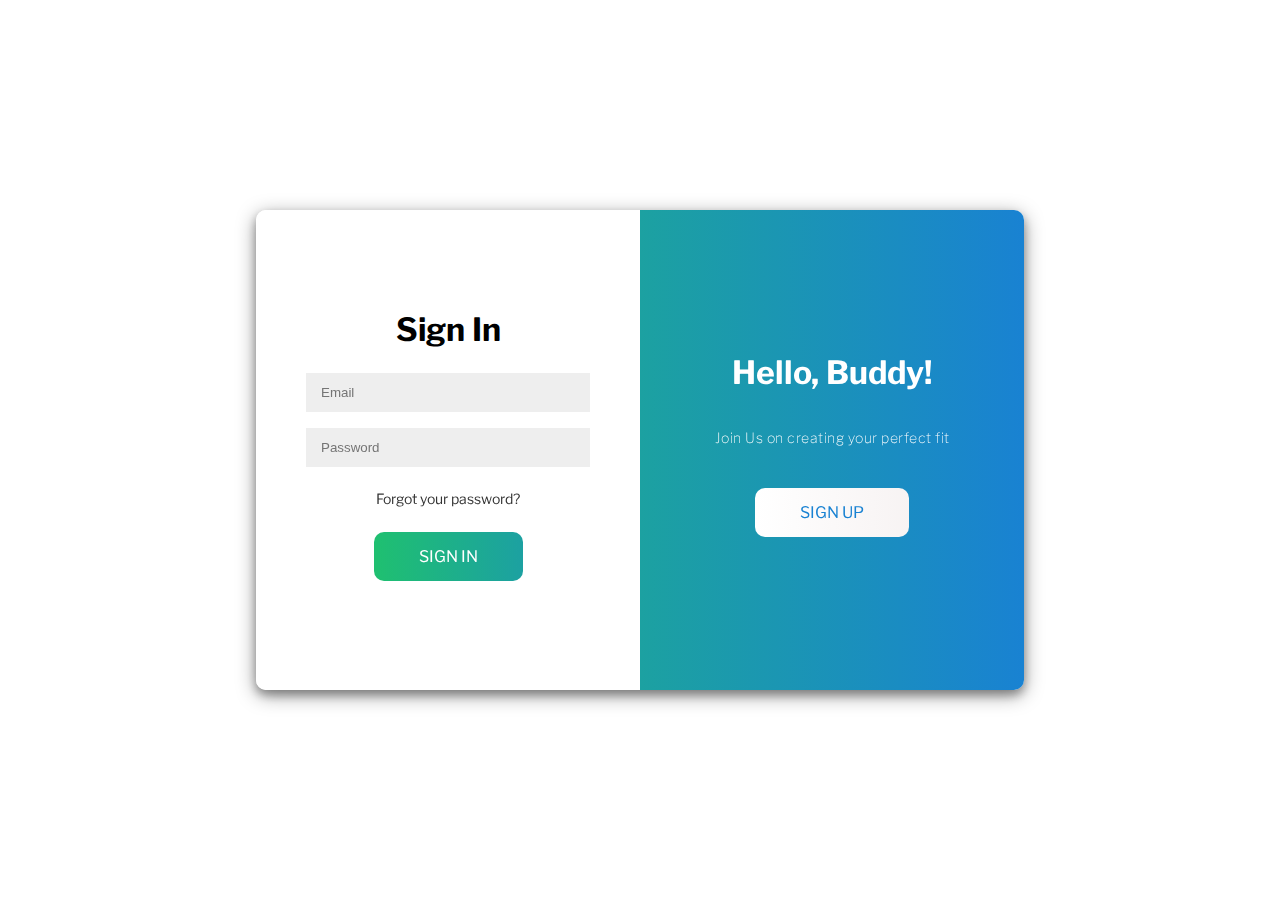
==== index.html @ a24dd776 "Add files via upload" ====
<!DOCTYPE html>
<html lang="en">
  <head>
    <meta charset="UTF-8" />
    <meta http-equiv="X-UA-Compatible" content="IE=edge" />
    <meta name="viewport" content="width=device-width, initial-scale=1.0" />
    <link rel="stylesheet" href="style.css" />
    <link rel="preconnect" href="https://fonts.googleapis.com" />
    <link rel="preconnect" href="https://fonts.gstatic.com" crossorigin />
    <link
      href="https://fonts.googleapis.com/css2?family=Libre+Franklin:wght@300&display=swap"
      rel="stylesheet"
    />
    <title>Shamil's TSMS Login Page</title>
  </head>
  <body>
    <div class="body-container">
      <div class="container" id="container">
        <div>
          <div class="form-container sign-up-container">
            <form action="#">
              <h1>Create Account</h1>
              <input type="text" placeholder="Name" />
              <input type="email" placeholder="Email" />
              <input type="password" placeholder="Password" />
              <div class="btn-grad" id="Sign-Up">Sign Up</div>
            </form>
          </div>
          <div class="form-container sign-in-container">
            <form action="#">
              <h1>Sign In</h1>
              <input type="email" placeholder="Email" />
              <input type="password" placeholder="Password" />
              <a href="#">Forgot your password?</a>
              <div class="btn-grad" id="Sign-In">Sign In</div>
            </form>
          </div>
        </div>

        <div>
          <div class="overlay-container">
            <div class="overlay">
              <div class="overlay-panel overlay-left">
                <h1>Welcome Back!</h1>
                <p>Start from where you left</p>
                <div class="btn-grad" id="signIn">Sign In</div>
              </div>
              <div class="overlay-panel overlay-right">
                <h1>Hello, Buddy!</h1>
                <p>Join Us on creating your perfect fit</p>
                <div class="btn-grad" id="signUp">Sign Up</div>
              </div>
            </div>
          </div>
        </div>
      </div>
    </div>
    <script type="text/javascript" src="scipt.js"></script>
  </body>
</html>
---- style.css ----
* {
  box-sizing: border-box;
  margin: 0;
  padding: 0;
}

:root {
  --bg-color: #f6f6f9;
  --text-color: #363949;
  --primary-color: #1982d2;
  --secondary-color: rgb(31, 192, 112);
  --danger-color: #c63227;
  --shadow: 0 4px 6px rgba(0, 0, 0, 0.1);
  --transition: all 0.3s ease;
  --add-button-color: #4caf50;
  --theme-toggle-color: #413b4455;
}

body {
  font-family: "Libre Franklin", sans-serif;
  background-image: url(Files/BG/bg2.png);
  width: 100%;
  height: 100vh;
  background-size: cover;
  background-position: center;
  position: relative;
  /* background: rgba(86, 86, 86, 0.1); */
  backdrop-filter: blur(3px);
}

h1 {
  font-weight: bold;
  margin: 0;
  margin-bottom: 1rem;
}

p {
  font-size: 14px;
  font-weight: 100;
  line-height: 20px;
  letter-spacing: 0.5px;
  margin: 20px 0 30px;
}

span {
  font-size: 12px;
}

a {
  color: #333;
  font-size: 14px;
  text-decoration: none;
  margin: 15px 0;
}

.btn-grad {
  background-image: linear-gradient(
    to right,
    var(--secondary-color) 0%,
    var(--primary-color) 51%,
    rgb(13, 198, 240) 100%
  );
  margin: 10px;
  padding: 15px 45px;
  text-align: center;
  text-transform: uppercase;
  transition: 0.5s;
  background-size: 200% auto;
  color: white;
  border-radius: 10px;
  display: block;
  cursor: pointer;
}

.btn-grad:hover {
  background-position: right center;
  /* change the direction of the change here */
  color: #fff;
  text-decoration: none;
}

#signIn {
  background-image: linear-gradient(to right, #fff 0%, #f7f3f3 51%, #fff 100%);
  color: var(--secondary-color);
}

#signUp {
  background-image: linear-gradient(to right, #fff 0%, #f7f3f3 51%, #fff 100%);
  color: var(--primary-color);
}

#Sign-In {
  background-image: linear-gradient(
    to right,
    var(--secondary-color) 0%,
    var(--primary-color) 99%
  );
}

#Sign-Up {
  background-image: linear-gradient(
    to right,
    var(--primary-color) 5%,
    var(--secondary-color) 100%
  );
}

form {
  background-color: #ffffff;
  display: flex;
  align-items: center;
  justify-content: center;
  flex-direction: column;
  padding: 0 50px;
  height: 100%;
  text-align: center;
}

input {
  background-color: #eee;
  border: none;
  padding: 12px 15px;
  margin: 8px 0;
  width: 100%;
}

/*  */
.body-container {
  height: 100vh;
  display: flex;
  justify-content: center;
  align-items: center;
  /* background: #4568dc; */
  /* fallback for old browsers */
  /* background: -webkit-linear-gradient(to right, #b06ab3, #4568dc); */
  /* Chrome 10-25, Safari 5.1-6 */
  /* background: linear-gradient(to right, #b06ab3, #4568dc); */
  /*W3C, IE 10+/ Edge, Firefox 16+, Chrome 26+, Opera 12+, Safari 7+*/
}

.container {
  background-color: rgb(255, 255, 255);
  border-radius: 10px;
  box-shadow: 0 5px 20px rgba(0, 0, 0, 0.4), 0 5px 10px rgba(0, 0, 0, 0.3);
  position: relative;
  overflow: hidden;
  width: 768px;
  max-width: 100%;
  min-height: 480px;
}

/*  */

.form-container {
  position: absolute;
  top: 0;
  height: 100%;
  transition: all 0.6s ease-in-out;
}

.sign-in-container {
  left: 0;
  width: 50%;
  z-index: 2;
}


.sign-up-container {
  left: 0;
  width: 50%;
  opacity: 0;
  z-index: 1;
}

.container.right-panel-active .sign-in-container {
  transform: translateX(100%);
}

.container.right-panel-active .sign-up-container {
  transform: translateX(100%);
  opacity: 1;
  z-index: 5;
  animation: show 0.6s;
}

@keyframes show {
  0%,
  49.99% {
    opacity: 0;
    z-index: 1;
  }

  50%,
  100% {
    opacity: 1;
    z-index: 5;
  }
}

.overlay-container {
  position: absolute;
  top: 0;
  left: 50%;
  width: 50%;
  height: 100%;
  overflow: hidden;
  transition: transform 0.6s ease-in-out;
  z-index: 100;
}

.container.right-panel-active .overlay-container {
  transform: translateX(-100%);
}

.overlay {
  background: #6441a5;
  background: -webkit-linear-gradient(to right, var(--primary-color), #2a0845);
  background: linear-gradient(
    to right,
    var(--secondary-color),
    var(--primary-color)
  );
  background-repeat: no-repeat;
  background-size: cover;
  background-position: 0 0;
  color: #ffffff;
  position: relative;
  left: -100%;
  height: 100%;
  width: 200%;
  transform: translateX(0);
  transition: transform 0.6s ease-in-out;
}

.container.right-panel-active .overlay {
  transform: translateX(50%);
}

.overlay-panel {
  position: absolute;
  display: flex;
  align-items: center;
  justify-content: center;
  flex-direction: column;
  padding: 0 40px;
  text-align: center;
  top: 0;
  height: 100%;
  width: 50%;
  transform: translateX(0);
  transition: transform 0.6s ease-in-out;
}

.overlay-left {
  transform: translateX(-20%);
}

.container.right-panel-active .overlay-left {
  transform: translateX(0);
}

.overlay-right {
  right: 0;
  transform: translateX(0);
}

.container.right-panel-active .overlay-right {
  transform: translateX(20%);
}

/*
@media (max-width: 768px) {
    .container {
        min-height: 100vh;
        width: 100%;
    }

    .form-container {
        width: 100%;
        height: 50%;
    }

    .sign-in-container,
    .sign-up-container {
        width: 100%;
        height: 50%;
    }

    .overlay-container {
        width: 100%;
        height: 50%;
        top: 50%;
        left: 0;
    }

    .overlay {
        height: 200%;
        left: 0;
        width: 100%;
    }

    .overlay-panel {
        width: 100%;
        height: 50%;
    }

    .overlay-left {
        top: 0;
        transform: translateY(-20%);
    }

    .container.right-panel-active .overlay-left {
        transform: translateY(0);
    }

    .overlay-right {
        bottom: 0;
        top: auto;
        transform: translateY(0);
    }

    .container.right-panel-active .overlay-right {
        transform: translateY(20%);
    }

    .container.right-panel-active .sign-in-container {
        transform: translateY(100%);
    }

    .container.right-panel-active .sign-up-container {
        transform: translateY(-100%);
        opacity: 1;
        z-index: 5;
    }

    .container.right-panel-active .overlay-container {
        transform: translateY(-100%);
    }
}
     */
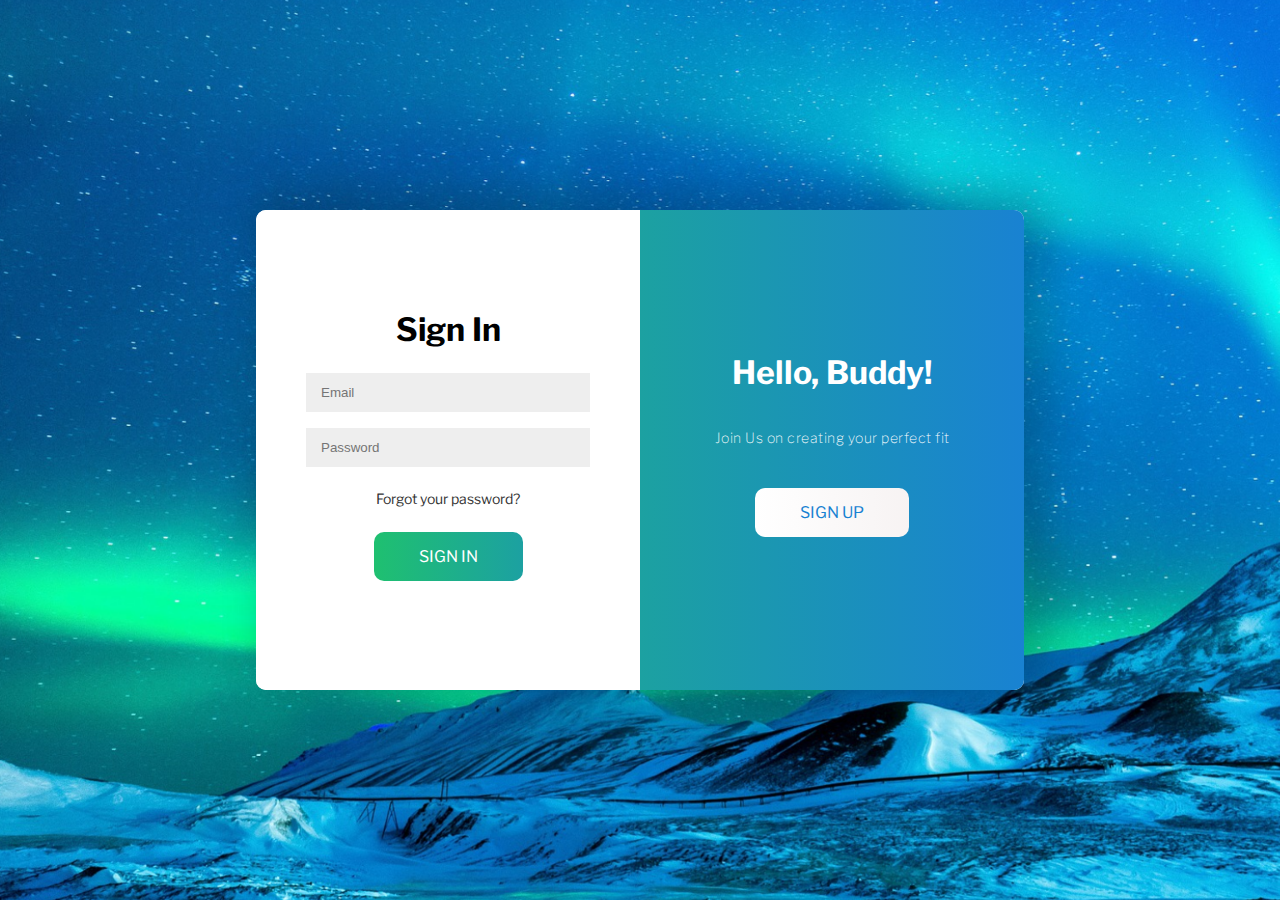
==== commit f8c9698b: "Add files via upload" ====
--- a/index.html
+++ b/index.html
@@ -4,14 +4,14 @@
     <meta charset="UTF-8" />
     <meta http-equiv="X-UA-Compatible" content="IE=edge" />
     <meta name="viewport" content="width=device-width, initial-scale=1.0" />
-    <link rel="stylesheet" href="style.css" />
+    <link rel="stylesheet" href="index.css" />
     <link rel="preconnect" href="https://fonts.googleapis.com" />
     <link rel="preconnect" href="https://fonts.gstatic.com" crossorigin />
     <link
       href="https://fonts.googleapis.com/css2?family=Libre+Franklin:wght@300&display=swap"
       rel="stylesheet"
     />
-    <title>Shamil's TSMS Login Page</title>
+    <title>Shamil's Tailz Login Page</title>
   </head>
   <body>
     <div class="body-container">
@@ -31,7 +31,7 @@
               <h1>Sign In</h1>
               <input type="email" placeholder="Email" />
               <input type="password" placeholder="Password" />
-              <a href="#">Forgot your password?</a>
+              <a href="home.html">Forgot your password?</a>
               <div class="btn-grad" id="Sign-In">Sign In</div>
             </form>
           </div>
@@ -55,6 +55,6 @@
         </div>
       </div>
     </div>
-    <script type="text/javascript" src="scipt.js"></script>
+    <script type="text/javascript" src="index.js"></script>
   </body>
 </html>
--- a/index.css
+++ b/index.css
@@ -0,0 +1,340 @@
+* {
+  box-sizing: border-box;
+  margin: 0;
+  padding: 0;
+}
+
+:root {
+  --bg-color: #f6f6f9;
+  --text-color: #363949;
+  --primary-color: #1982d2;
+  --secondary-color: rgb(31, 192, 112);
+  --danger-color: #c63227;
+  --shadow: 0 4px 6px rgba(0, 0, 0, 0.2);
+  --transition: all 0.3s ease;
+  --add-button-color: #4caf50;
+  --theme-toggle-color: #413b4455;
+}
+
+body {
+  font-family: "Libre Franklin", sans-serif;
+  background-image: url(Files/BG/bg2.png);
+  width: 100%;
+  height: 100vh;
+  background-size: cover;
+  background-position: cover;
+  position: relative;
+  /* background: rgba(86, 86, 86, 0.1); */
+  /* backdrop-filter: blur(3px); */
+}
+
+h1 {
+  font-weight: bold;
+  margin: 0;
+  margin-bottom: 1rem;
+}
+
+p {
+  font-size: 14px;
+  font-weight: 100;
+  line-height: 20px;
+  letter-spacing: 0.5px;
+  margin: 20px 0 30px;
+}
+
+span {
+  font-size: 12px;
+}
+
+a {
+  color: #333;
+  font-size: 14px;
+  text-decoration: none;
+  margin: 15px 0;
+}
+
+.btn-grad {
+  background-image: linear-gradient(
+    to right,
+    var(--secondary-color) 0%,
+    var(--primary-color) 51%,
+    rgb(13, 198, 240) 100%
+  );
+  margin: 10px;
+  padding: 15px 45px;
+  text-align: center;
+  text-transform: uppercase;
+  transition: 0.5s;
+  background-size: 200% auto;
+  color: white;
+  border-radius: 10px;
+  display: block;
+  cursor: pointer;
+}
+
+.btn-grad:hover {
+  background-position: right center;
+  /* change the direction of the change here */
+  color: #fff;
+  text-decoration: none;
+}
+
+#signIn {
+  background-image: linear-gradient(to right, #fff 0%, #f7f3f3 51%, #fff 100%);
+  color: var(--secondary-color);
+}
+
+#signUp {
+  background-image: linear-gradient(to right, #fff 0%, #f7f3f3 51%, #fff 100%);
+  color: var(--primary-color);
+}
+
+#Sign-In {
+  background-image: linear-gradient(
+    to right,
+    var(--secondary-color) 0%,
+    var(--primary-color) 99%
+  );
+}
+
+#Sign-Up {
+  background-image: linear-gradient(
+    to right,
+    var(--primary-color) 5%,
+    var(--secondary-color) 100%
+  );
+}
+
+form {
+  background-color: #ffffff;
+  display: flex;
+  align-items: center;
+  justify-content: center;
+  flex-direction: column;
+  padding: 0 50px;
+  height: 100%;
+  text-align: center;
+}
+
+input {
+  background-color: #eee;
+  border: none;
+  padding: 12px 15px;
+  margin: 8px 0;
+  width: 100%;
+}
+
+/*  */
+.body-container {
+  height: 100vh;
+  display: flex;
+  justify-content: center;
+  align-items: center;
+  /* background: #4568dc; */
+  /* fallback for old browsers */
+  /* background: -webkit-linear-gradient(to right, #b06ab3, #4568dc); */
+  /* Chrome 10-25, Safari 5.1-6 */
+  /* background: linear-gradient(to right, #b06ab3, #4568dc); */
+  /*W3C, IE 10+/ Edge, Firefox 16+, Chrome 26+, Opera 12+, Safari 7+*/
+}
+
+.container {
+  background-color: rgb(255, 255, 255);
+  border-radius: 10px;
+  box-shadow: 15px -10px 40px 10px rgba(0, 0, 0, 0.2);
+  position: relative;
+  overflow: hidden;
+  width: 768px;
+  max-width: 100%;
+  min-height: 480px;
+}
+
+/*  */
+
+.form-container {
+  position: absolute;
+  top: 0;
+  height: 100%;
+  transition: all 0.6s ease-in-out;
+}
+
+.sign-in-container {
+  left: 0;
+  width: 50%;
+  z-index: 2;
+}
+
+
+.sign-up-container {
+  left: 0;
+  width: 50%;
+  opacity: 0;
+  z-index: 1;
+}
+
+.container.right-panel-active .sign-in-container {
+  transform: translateX(100%);
+}
+
+.container.right-panel-active .sign-up-container {
+  transform: translateX(100%);
+  opacity: 1;
+  z-index: 5;
+  animation: show 0.6s;
+}
+
+@keyframes show {
+  0%,
+  49.99% {
+    opacity: 0;
+    z-index: 1;
+  }
+
+  50%,
+  100% {
+    opacity: 1;
+    z-index: 5;
+  }
+}
+
+.overlay-container {
+  position: absolute;
+  top: 0;
+  left: 50%;
+  width: 50%;
+  height: 100%;
+  overflow: hidden;
+  transition: transform 0.6s ease-in-out;
+  z-index: 100;
+}
+
+.container.right-panel-active .overlay-container {
+  transform: translateX(-100%);
+}
+
+.overlay {
+  background: #6441a5;
+  background: -webkit-linear-gradient(to right, var(--primary-color), #2a0845);
+  background: linear-gradient(
+    to right,
+    var(--secondary-color),
+    var(--primary-color)
+  );
+  background-repeat: no-repeat;
+  background-size: cover;
+  background-position: 0 0;
+  color: #ffffff;
+  position: relative;
+  left: -100%;
+  height: 100%;
+  width: 200%;
+  transform: translateX(0);
+  transition: transform 0.6s ease-in-out;
+}
+
+.container.right-panel-active .overlay {
+  transform: translateX(50%);
+}
+
+.overlay-panel {
+  position: absolute;
+  display: flex;
+  align-items: center;
+  justify-content: center;
+  flex-direction: column;
+  padding: 0 40px;
+  text-align: center;
+  top: 0;
+  height: 100%;
+  width: 50%;
+  transform: translateX(0);
+  transition: transform 0.6s ease-in-out;
+}
+
+.overlay-left {
+  transform: translateX(-20%);
+}
+
+.container.right-panel-active .overlay-left {
+  transform: translateX(0);
+}
+
+.overlay-right {
+  right: 0;
+  transform: translateX(0);
+}
+
+.container.right-panel-active .overlay-right {
+  transform: translateX(20%);
+}
+
+/*
+@media (max-width: 768px) {
+    .container {
+        min-height: 100vh;
+        width: 100%;
+    }
+
+    .form-container {
+        width: 100%;
+        height: 50%;
+    }
+
+    .sign-in-container,
+    .sign-up-container {
+        width: 100%;
+        height: 50%;
+    }
+
+    .overlay-container {
+        width: 100%;
+        height: 50%;
+        top: 50%;
+        left: 0;
+    }
+
+    .overlay {
+        height: 200%;
+        left: 0;
+        width: 100%;
+    }
+
+    .overlay-panel {
+        width: 100%;
+        height: 50%;
+    }
+
+    .overlay-left {
+        top: 0;
+        transform: translateY(-20%);
+    }
+
+    .container.right-panel-active .overlay-left {
+        transform: translateY(0);
+    }
+
+    .overlay-right {
+        bottom: 0;
+        top: auto;
+        transform: translateY(0);
+    }
+
+    .container.right-panel-active .overlay-right {
+        transform: translateY(20%);
+    }
+
+    .container.right-panel-active .sign-in-container {
+        transform: translateY(100%);
+    }
+
+    .container.right-panel-active .sign-up-container {
+        transform: translateY(-100%);
+        opacity: 1;
+        z-index: 5;
+    }
+
+    .container.right-panel-active .overlay-container {
+        transform: translateY(-100%);
+    }
+}
+     */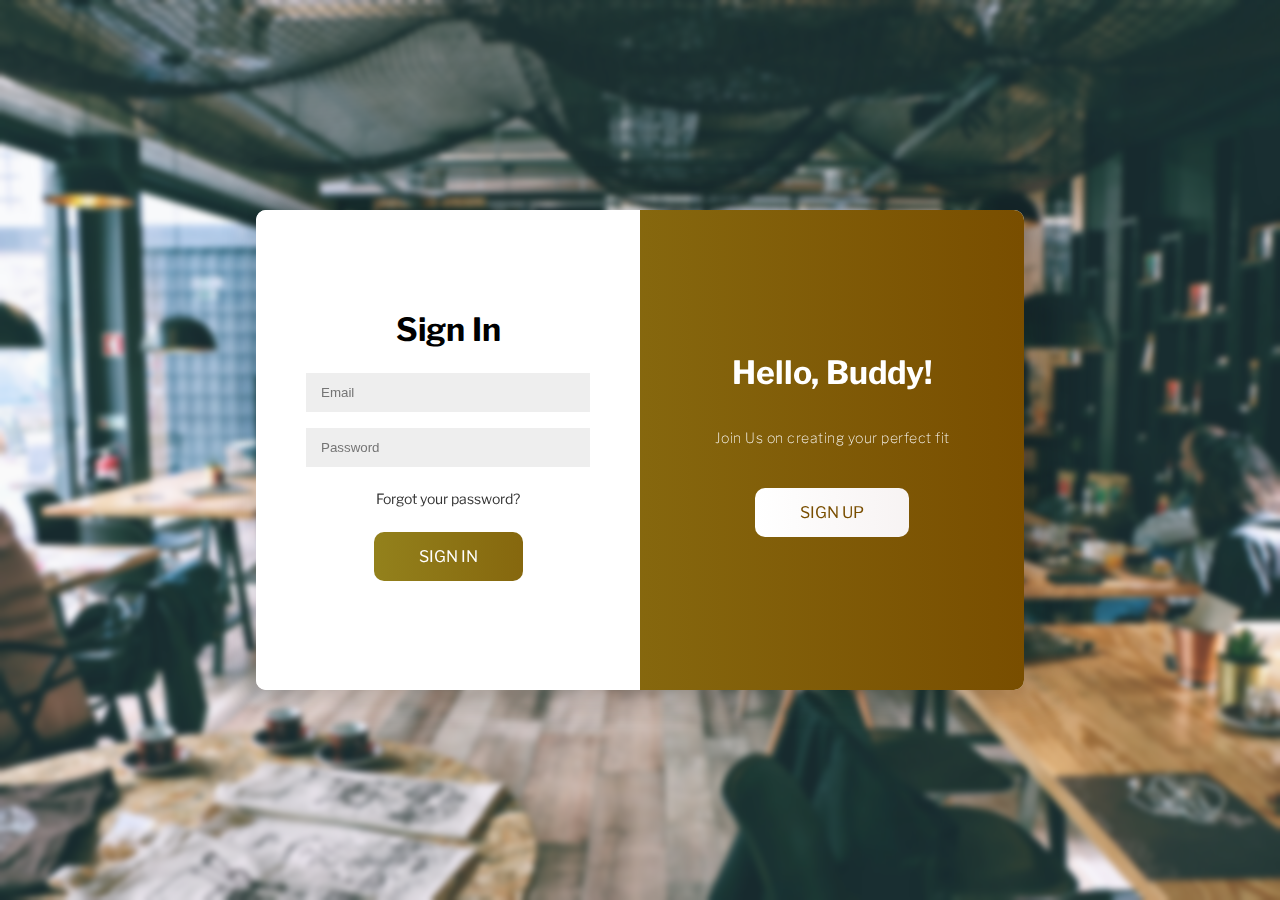
==== commit 2327ac26: "Add files via upload" ====
--- a/index.html
+++ b/index.html
@@ -4,7 +4,6 @@
     <meta charset="UTF-8" />
     <meta http-equiv="X-UA-Compatible" content="IE=edge" />
     <meta name="viewport" content="width=device-width, initial-scale=1.0" />
-    <link rel="stylesheet" href="index.css" />
     <link rel="preconnect" href="https://fonts.googleapis.com" />
     <link rel="preconnect" href="https://fonts.gstatic.com" crossorigin />
     <link
@@ -12,6 +11,359 @@
       rel="stylesheet"
     />
     <title>Shamil's Tailz Login Page</title>
+    <style>
+      * {
+        box-sizing: border-box;
+        margin: 0;
+        padding: 0;
+      }
+
+      :root {
+        --bg-color: #f6f6f9;
+        --text-color: #363949;
+        --primary-color: rgb(121, 78, 0);
+        --secondary-color: rgb(147, 129, 28);
+        --danger-color: #c63227;
+        --shadow: 0 4px 6px rgba(0, 0, 0, 0.2);
+        --transition: all 0.3s ease;
+        --add-button-color: #4caf50;
+        --theme-toggle-color: #413b4455;
+      }
+
+      body {
+        font-family: "Libre Franklin", sans-serif;
+        background-image: url(Files/BG/Shop-1.jpg);
+        width: 100%;
+        height: 100vh;
+        background-size: cover;
+        background-position: cover;
+        position: relative;
+        /* background: rgba(86, 86, 86, 0.1); */
+        backdrop-filter: blur(3px);
+      }
+
+      h1 {
+        font-weight: bold;
+        margin: 0;
+        margin-bottom: 1rem;
+      }
+
+      p {
+        font-size: 14px;
+        font-weight: 100;
+        line-height: 20px;
+        letter-spacing: 0.5px;
+        margin: 20px 0 30px;
+      }
+
+      span {
+        font-size: 12px;
+      }
+
+      a {
+        color: #333;
+        font-size: 14px;
+        text-decoration: none;
+        margin: 15px 0;
+      }
+
+      .btn-grad {
+        background-image: linear-gradient(
+          to right,
+          var(--secondary-color) 0%,
+          var(--primary-color) 51%,
+          rgb(13, 198, 240) 100%
+        );
+        margin: 10px;
+        padding: 15px 45px;
+        text-align: center;
+        text-transform: uppercase;
+        transition: 0.5s;
+        background-size: 200% auto;
+        color: white;
+        border-radius: 10px;
+        display: block;
+        cursor: pointer;
+      }
+
+      .btn-grad:hover {
+        background-position: right center;
+        /* change the direction of the change here */
+        color: #fff;
+        text-decoration: none;
+      }
+
+      #signIn {
+        background-image: linear-gradient(
+          to right,
+          #fff 0%,
+          #f7f3f3 51%,
+          #fff 100%
+        );
+        color: var(--secondary-color);
+      }
+
+      #signUp {
+        background-image: linear-gradient(
+          to right,
+          #fff 0%,
+          #f7f3f3 51%,
+          #fff 100%
+        );
+        color: var(--primary-color);
+      }
+
+      #Sign-In {
+        background-image: linear-gradient(
+          to right,
+          var(--secondary-color) 0%,
+          var(--primary-color) 99%
+        );
+      }
+
+      #Sign-Up {
+        background-image: linear-gradient(
+          to right,
+          var(--primary-color) 5%,
+          var(--secondary-color) 100%
+        );
+      }
+
+      form {
+        background-color: #ffffff;
+        display: flex;
+        align-items: center;
+        justify-content: center;
+        flex-direction: column;
+        padding: 0 50px;
+        height: 100%;
+        text-align: center;
+      }
+
+      input {
+        background-color: #eee;
+        border: none;
+        padding: 12px 15px;
+        margin: 8px 0;
+        width: 100%;
+      }
+
+      /*  */
+      .body-container {
+        height: 100vh;
+        display: flex;
+        justify-content: center;
+        align-items: center;
+        /* background: #4568dc; */
+        /* fallback for old browsers */
+        /* background: -webkit-linear-gradient(to right, #b06ab3, #4568dc); */
+        /* Chrome 10-25, Safari 5.1-6 */
+        /* background: linear-gradient(to right, #b06ab3, #4568dc); */
+        /*W3C, IE 10+/ Edge, Firefox 16+, Chrome 26+, Opera 12+, Safari 7+*/
+      }
+
+      .container {
+        background-color: rgb(255, 255, 255);
+        border-radius: 10px;
+        box-shadow: 15px -10px 40px 10px rgba(0, 0, 0, 0.2);
+        position: relative;
+        overflow: hidden;
+        width: 768px;
+        max-width: 100%;
+        min-height: 480px;
+      }
+
+      /*  */
+
+      .form-container {
+        position: absolute;
+        top: 0;
+        height: 100%;
+        transition: all 0.6s ease-in-out;
+      }
+
+      .sign-in-container {
+        left: 0;
+        width: 50%;
+        z-index: 2;
+      }
+
+      .sign-up-container {
+        left: 0;
+        width: 50%;
+        opacity: 0;
+        z-index: 1;
+      }
+
+      .container.right-panel-active .sign-in-container {
+        transform: translateX(100%);
+      }
+
+      .container.right-panel-active .sign-up-container {
+        transform: translateX(100%);
+        opacity: 1;
+        z-index: 5;
+        animation: show 0.6s;
+      }
+
+      @keyframes show {
+        0%,
+        49.99% {
+          opacity: 0;
+          z-index: 1;
+        }
+
+        50%,
+        100% {
+          opacity: 1;
+          z-index: 5;
+        }
+      }
+
+      .overlay-container {
+        position: absolute;
+        top: 0;
+        left: 50%;
+        width: 50%;
+        height: 100%;
+        overflow: hidden;
+        transition: transform 0.6s ease-in-out;
+        z-index: 100;
+      }
+
+      .container.right-panel-active .overlay-container {
+        transform: translateX(-100%);
+      }
+
+      .overlay {
+        background: #6441a5;
+        background: -webkit-linear-gradient(
+          to right,
+          var(--primary-color),
+          #2a0845
+        );
+        background: linear-gradient(
+          to right,
+          var(--secondary-color),
+          var(--primary-color)
+        );
+        background-repeat: no-repeat;
+        background-size: cover;
+        background-position: 0 0;
+        color: #ffffff;
+        position: relative;
+        left: -100%;
+        height: 100%;
+        width: 200%;
+        transform: translateX(0);
+        transition: transform 0.6s ease-in-out;
+      }
+
+      .container.right-panel-active .overlay {
+        transform: translateX(50%);
+      }
+
+      .overlay-panel {
+        position: absolute;
+        display: flex;
+        align-items: center;
+        justify-content: center;
+        flex-direction: column;
+        padding: 0 40px;
+        text-align: center;
+        top: 0;
+        height: 100%;
+        width: 50%;
+        transform: translateX(0);
+        transition: transform 0.6s ease-in-out;
+      }
+
+      .overlay-left {
+        transform: translateX(-20%);
+      }
+
+      .container.right-panel-active .overlay-left {
+        transform: translateX(0);
+      }
+
+      .overlay-right {
+        right: 0;
+        transform: translateX(0);
+      }
+
+      .container.right-panel-active .overlay-right {
+        transform: translateX(20%);
+      }
+
+      @media (max-width: 768px) {
+        .container {
+          min-height: 100vh;
+          width: 100%;
+        }
+
+        .form-container {
+          width: 100%;
+          height: 50%;
+        }
+
+        .sign-in-container,
+        .sign-up-container {
+          width: 100%;
+          height: 50%;
+        }
+
+        .overlay-container {
+          width: 100%;
+          height: 50%;
+          top: 50%;
+          left: 0;
+        }
+
+        .overlay {
+          height: 200%;
+          left: 0;
+          width: 100%;
+        }
+
+        .overlay-panel {
+          width: 100%;
+          height: 50%;
+        }
+
+        .overlay-left {
+          top: 0;
+          transform: translateY(-20%);
+        }
+
+        .container.right-panel-active .overlay-left {
+          transform: translateY(0);
+        }
+
+        .overlay-right {
+          bottom: 0;
+          top: auto;
+          transform: translateY(0);
+        }
+
+        .container.right-panel-active .overlay-right {
+          transform: translateY(20%);
+        }
+
+        .container.right-panel-active .sign-in-container {
+          transform: translateY(100%);
+        }
+
+        .container.right-panel-active .sign-up-container {
+          transform: translateY(-100%);
+          opacity: 1;
+          z-index: 5;
+        }
+
+        .container.right-panel-active .overlay-container {
+          transform: translateY(-100%);
+        }
+      }
+    </style>
   </head>
   <body>
     <div class="body-container">
@@ -55,6 +407,23 @@
         </div>
       </div>
     </div>
-    <script type="text/javascript" src="index.js"></script>
+    <script>
+      const signUpBtn = document.getElementById("signUp");
+      const signInBtn = document.getElementById("signIn");
+
+      const SignInBtn = document.getElementById("Sign-In");
+
+      SignInBtn.addEventListener("click", () => {
+        window.location.href = "home.html";
+      });
+
+      signUpBtn.addEventListener("click", () => {
+        container.classList.add("right-panel-active");
+      });
+
+      signInBtn.addEventListener("click", () => {
+        container.classList.remove("right-panel-active");
+      });
+    </script>
   </body>
 </html>
